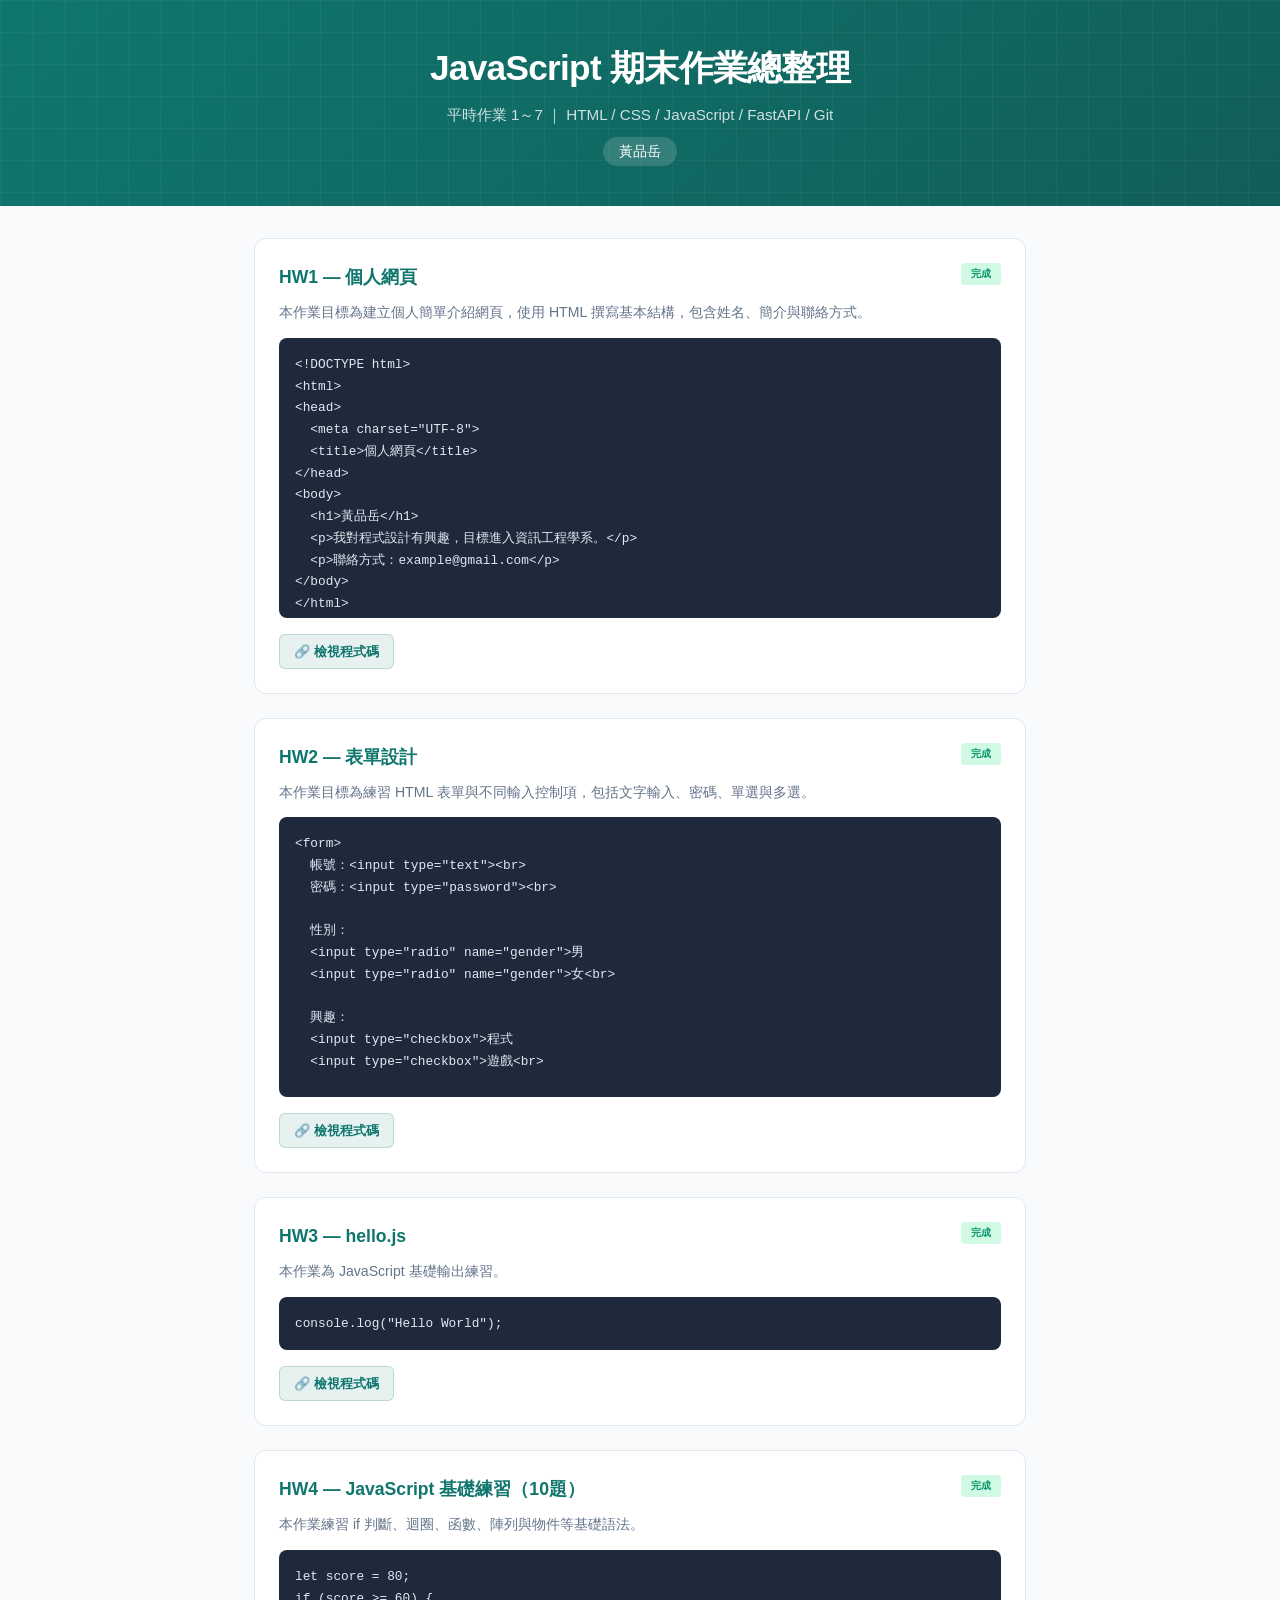
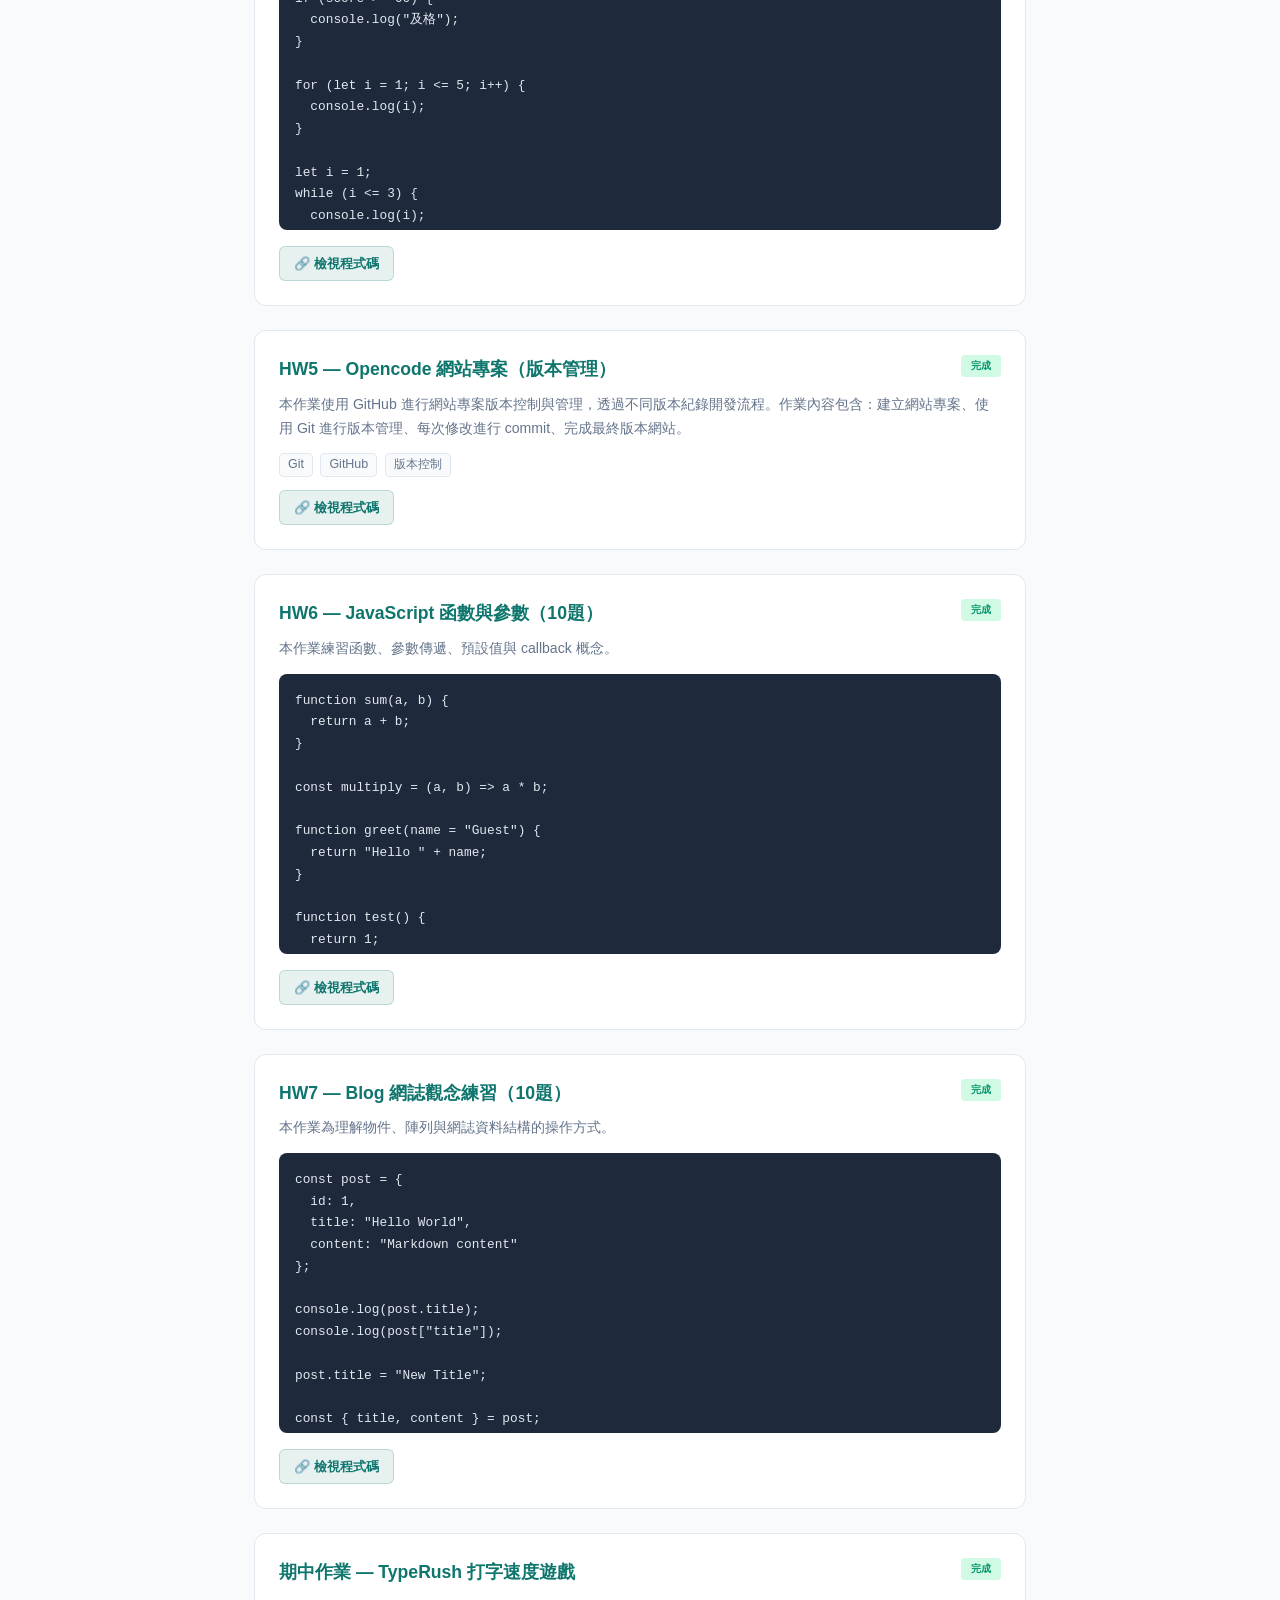
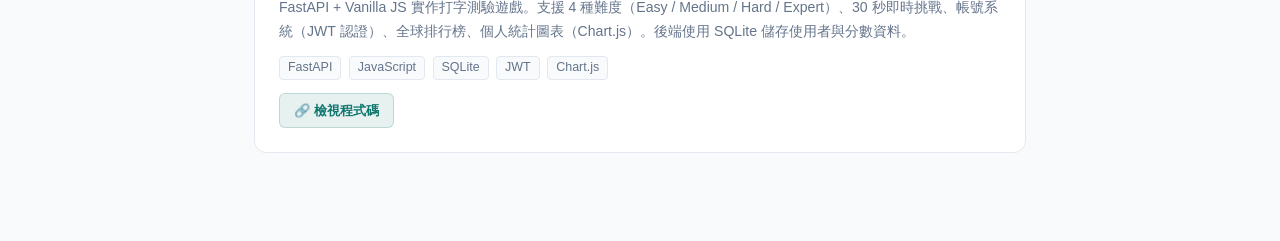
==== 期末作業/index.html @ 24c7511a "新增期末作業總整理頁面（含 HW1~HW7 + 期中作業）" ====
<!DOCTYPE html>
<html lang="zh-TW">
<head>
  <meta charset="UTF-8">
  <meta name="viewport" content="width=device-width, initial-scale=1.0">
  <title>JavaScript 期末作業總整理 — 黃品岳</title>
  <style>
    :root {
      --teal: #0f766e;
      --teal-dark: #115e59;
      --bg: #f8fafc;
      --card: #ffffff;
      --text: #1e293b;
      --muted: #64748b;
      --border: #e2e8f0;
      --radius: 12px;
      --code-bg: #1e293b;
    }

    * { margin: 0; padding: 0; box-sizing: border-box; }

    body {
      font-family: "PingFang TC", "Microsoft JhengHei", -apple-system, BlinkMacSystemFont, sans-serif;
      background: var(--bg);
      color: var(--text);
      line-height: 1.6;
    }

    .header {
      background: linear-gradient(135deg, var(--teal) 0%, var(--teal-dark) 100%);
      color: #fff;
      padding: 2.5rem 5%;
      text-align: center;
      position: relative;
      overflow: hidden;
    }

    .header::before {
      content: "";
      position: absolute;
      inset: 0;
      background-image:
        linear-gradient(rgba(255,255,255,0.04) 1px, transparent 1px),
        linear-gradient(90deg, rgba(255,255,255,0.04) 1px, transparent 1px);
      background-size: 32px 32px;
      pointer-events: none;
    }

    .header-content { position: relative; z-index: 2; }

    .header h1 {
      font-size: clamp(1.6rem, 5vw, 2.2rem);
      font-weight: 800;
      letter-spacing: -0.02em;
      margin-bottom: 0.4rem;
    }

    .header .subtitle {
      opacity: 0.8;
      font-size: 0.95rem;
    }

    .header .student-name {
      display: inline-block;
      margin-top: 0.6rem;
      background: rgba(255,255,255,0.15);
      padding: 0.25rem 1rem;
      border-radius: 20px;
      font-size: 0.85rem;
    }

    .container {
      max-width: 900px;
      margin: 0 auto;
      padding: 2rem 5% 4rem;
    }

    .card {
      background: #fff;
      border: 1px solid var(--border);
      border-radius: var(--radius);
      padding: 1.5rem;
      margin-bottom: 1.5rem;
      transition: box-shadow 0.2s, border-color 0.2s;
    }

    .card:hover {
      box-shadow: 0 4px 16px rgba(0,0,0,0.06);
      border-color: rgba(15,118,110,0.2);
    }

    .card-header {
      display: flex;
      align-items: flex-start;
      justify-content: space-between;
      gap: 1rem;
      margin-bottom: 0.6rem;
    }

    .card-title {
      font-size: 1.1rem;
      font-weight: 700;
      color: var(--teal);
    }

    .card-status {
      font-size: 10px;
      font-weight: 700;
      padding: 3px 10px;
      border-radius: 4px;
      background: #d1fae5;
      color: #059669;
      white-space: nowrap;
      flex-shrink: 0;
    }

    .card-desc {
      font-size: 0.88rem;
      color: var(--muted);
      margin-bottom: 0.8rem;
      line-height: 1.7;
    }

    .card-meta {
      font-size: 0.78rem;
      color: var(--muted);
      margin-bottom: 0.8rem;
    }

    .card-meta span {
      display: inline-block;
      background: var(--bg);
      padding: 1px 8px;
      border-radius: 4px;
      border: 1px solid var(--border);
      margin-right: 4px;
    }

    .code-block {
      background: var(--code-bg);
      border-radius: 8px;
      padding: 1rem;
      max-height: 280px;
      overflow-y: auto;
      margin-bottom: 1rem;
      font-family: "Fira Code", "JetBrains Mono", "Consolas", monospace;
      font-size: 0.8rem;
      line-height: 1.7;
      color: #e2e8f0;
      tab-size: 2;
    }

    .code-block code {
      white-space: pre;
    }

    .card-footer {
      display: flex;
      align-items: center;
      gap: 0.6rem;
      flex-wrap: wrap;
    }

    .link-btn {
      display: inline-flex;
      align-items: center;
      gap: 4px;
      font-size: 0.82rem;
      font-weight: 600;
      padding: 6px 14px;
      border-radius: 6px;
      text-decoration: none;
      transition: opacity 0.15s;
      background: rgba(15,118,110,0.1);
      color: var(--teal);
      border: 1px solid rgba(15,118,110,0.2);
    }

    .link-btn:hover {
      opacity: 0.75;
    }

    @media (max-width: 640px) {
      .card-header {
        flex-direction: column;
        gap: 0.4rem;
      }
      .code-block {
        max-height: 200px;
        font-size: 0.72rem;
      }
    }
  </style>
</head>
<body>

  <header class="header">
    <div class="header-content">
      <h1>JavaScript 期末作業總整理</h1>
      <p class="subtitle">平時作業 1～7 ｜ HTML / CSS / JavaScript / FastAPI / Git</p>
      <span class="student-name">黃品岳</span>
    </div>
  </header>

  <main class="container">

    <!-- HW1 -->
    <div class="card">
      <div class="card-header">
        <div class="card-title">HW1 — 個人網頁</div>
        <span class="card-status">完成</span>
      </div>
      <div class="card-desc">本作業目標為建立個人簡單介紹網頁，使用 HTML 撰寫基本結構，包含姓名、簡介與聯絡方式。</div>
      <div class="code-block"><code>&lt;!DOCTYPE html&gt;
&lt;html&gt;
&lt;head&gt;
  &lt;meta charset="UTF-8"&gt;
  &lt;title&gt;個人網頁&lt;/title&gt;
&lt;/head&gt;
&lt;body&gt;
  &lt;h1&gt;黃品岳&lt;/h1&gt;
  &lt;p&gt;我對程式設計有興趣，目標進入資訊工程學系。&lt;/p&gt;
  &lt;p&gt;聯絡方式：example@gmail.com&lt;/p&gt;
&lt;/body&gt;
&lt;/html&gt;</code></div>
      <div class="card-footer">
        <a href="https://github.com/HuangYue2006/_wp/tree/master/HW1" class="link-btn" target="_blank" rel="noopener">🔗 檢視程式碼</a>
      </div>
    </div>

    <!-- HW2 -->
    <div class="card">
      <div class="card-header">
        <div class="card-title">HW2 — 表單設計</div>
        <span class="card-status">完成</span>
      </div>
      <div class="card-desc">本作業目標為練習 HTML 表單與不同輸入控制項，包括文字輸入、密碼、單選與多選。</div>
      <div class="code-block"><code>&lt;form&gt;
  帳號：&lt;input type="text"&gt;&lt;br&gt;
  密碼：&lt;input type="password"&gt;&lt;br&gt;

  性別：
  &lt;input type="radio" name="gender"&gt;男
  &lt;input type="radio" name="gender"&gt;女&lt;br&gt;

  興趣：
  &lt;input type="checkbox"&gt;程式
  &lt;input type="checkbox"&gt;遊戲&lt;br&gt;

  &lt;button type="submit"&gt;送出&lt;/button&gt;
&lt;/form&gt;</code></div>
      <div class="card-footer">
        <a href="https://github.com/HuangYue2006/_wp/tree/master/HW2" class="link-btn" target="_blank" rel="noopener">🔗 檢視程式碼</a>
      </div>
    </div>

    <!-- HW3 -->
    <div class="card">
      <div class="card-header">
        <div class="card-title">HW3 — hello.js</div>
        <span class="card-status">完成</span>
      </div>
      <div class="card-desc">本作業為 JavaScript 基礎輸出練習。</div>
      <div class="code-block"><code>console.log("Hello World");</code></div>
      <div class="card-footer">
        <a href="https://github.com/HuangYue2006/_wp/tree/master/HW3" class="link-btn" target="_blank" rel="noopener">🔗 檢視程式碼</a>
      </div>
    </div>

    <!-- HW4 -->
    <div class="card">
      <div class="card-header">
        <div class="card-title">HW4 — JavaScript 基礎練習（10題）</div>
        <span class="card-status">完成</span>
      </div>
      <div class="card-desc">本作業練習 if 判斷、迴圈、函數、陣列與物件等基礎語法。</div>
      <div class="code-block"><code>let score = 80;
if (score &gt;= 60) {
  console.log("及格");
}

for (let i = 1; i &lt;= 5; i++) {
  console.log(i);
}

let i = 1;
while (i &lt;= 3) {
  console.log(i);
  i++;
}

function add(a, b) {
  return a + b;
}

let arr = [1, 2, 3];

let obj = { name: "Tom", age: 18 };

let json = JSON.stringify(obj);

arr.push(4);

let newArr = arr.map(x =&gt; x * 2);

function square(x) {
  return x * x;
}</code></div>
      <div class="card-footer">
        <a href="https://github.com/HuangYue2006/_wp/tree/master/HW4" class="link-btn" target="_blank" rel="noopener">🔗 檢視程式碼</a>
      </div>
    </div>

    <!-- HW5 -->
    <div class="card">
      <div class="card-header">
        <div class="card-title">HW5 — Opencode 網站專案（版本管理）</div>
        <span class="card-status">完成</span>
      </div>
      <div class="card-desc">本作業使用 GitHub 進行網站專案版本控制與管理，透過不同版本紀錄開發流程。作業內容包含：建立網站專案、使用 Git 進行版本管理、每次修改進行 commit、完成最終版本網站。</div>
      <div class="card-meta">
        <span>Git</span>
        <span>GitHub</span>
        <span>版本控制</span>
      </div>
      <div class="card-footer">
        <a href="https://github.com/HuangYue2006/_wp/tree/master/HW5" class="link-btn" target="_blank" rel="noopener">🔗 檢視程式碼</a>
      </div>
    </div>

    <!-- HW6 -->
    <div class="card">
      <div class="card-header">
        <div class="card-title">HW6 — JavaScript 函數與參數（10題）</div>
        <span class="card-status">完成</span>
      </div>
      <div class="card-desc">本作業練習函數、參數傳遞、預設值與 callback 概念。</div>
      <div class="code-block"><code>function sum(a, b) {
  return a + b;
}

const multiply = (a, b) =&gt; a * b;

function greet(name = "Guest") {
  return "Hello " + name;
}

function test() {
  return 1;
}

let x = 10;

function run(fn) {
  fn();
}

const double = x =&gt; x * 2;

function addItem(arr) {
  arr.push(1);
}

function show() {
  console.log(arguments);
}

const f = function() {
  return 100;
};</code></div>
      <div class="card-footer">
        <a href="https://github.com/HuangYue2006/_wp/tree/master/HW6" class="link-btn" target="_blank" rel="noopener">🔗 檢視程式碼</a>
      </div>
    </div>

    <!-- HW7 -->
    <div class="card">
      <div class="card-header">
        <div class="card-title">HW7 — Blog 網誌觀念練習（10題）</div>
        <span class="card-status">完成</span>
      </div>
      <div class="card-desc">本作業為理解物件、陣列與網誌資料結構的操作方式。</div>
      <div class="code-block"><code>const post = {
  id: 1,
  title: "Hello World",
  content: "Markdown content"
};

console.log(post.title);
console.log(post["title"]);

post.title = "New Title";

const { title, content } = post;

const posts = [post];

posts.map(p =&gt; console.log(p.title));

JSON.stringify(posts);

function renderPost(p) {
  return p.title;
}

posts.push({ id: 2 });

if (post.title) {
  console.log("OK");
}

for (let p of posts) {
  console.log(p.id);
}</code></div>
      <div class="card-footer">
        <a href="https://github.com/HuangYue2006/_wp/tree/master/HW7" class="link-btn" target="_blank" rel="noopener">🔗 檢視程式碼</a>
      </div>
    </div>

    <!-- 期中作業 -->
    <div class="card">
      <div class="card-header">
        <div class="card-title">期中作業 — TypeRush 打字速度遊戲</div>
        <span class="card-status">完成</span>
      </div>
      <div class="card-desc">FastAPI + Vanilla JS 實作打字測驗遊戲。支援 4 種難度（Easy / Medium / Hard / Expert）、30 秒即時挑戰、帳號系統（JWT 認證）、全球排行榜、個人統計圖表（Chart.js）。後端使用 SQLite 儲存使用者與分數資料。</div>
      <div class="card-meta">
        <span>FastAPI</span>
        <span>JavaScript</span>
        <span>SQLite</span>
        <span>JWT</span>
        <span>Chart.js</span>
      </div>
      <div class="card-footer">
        <a href="https://github.com/HuangYue2006/_wp/tree/master/期中作業" class="link-btn" target="_blank" rel="noopener">🔗 檢視程式碼</a>
      </div>
    </div>

  </main>

</body>
</html>
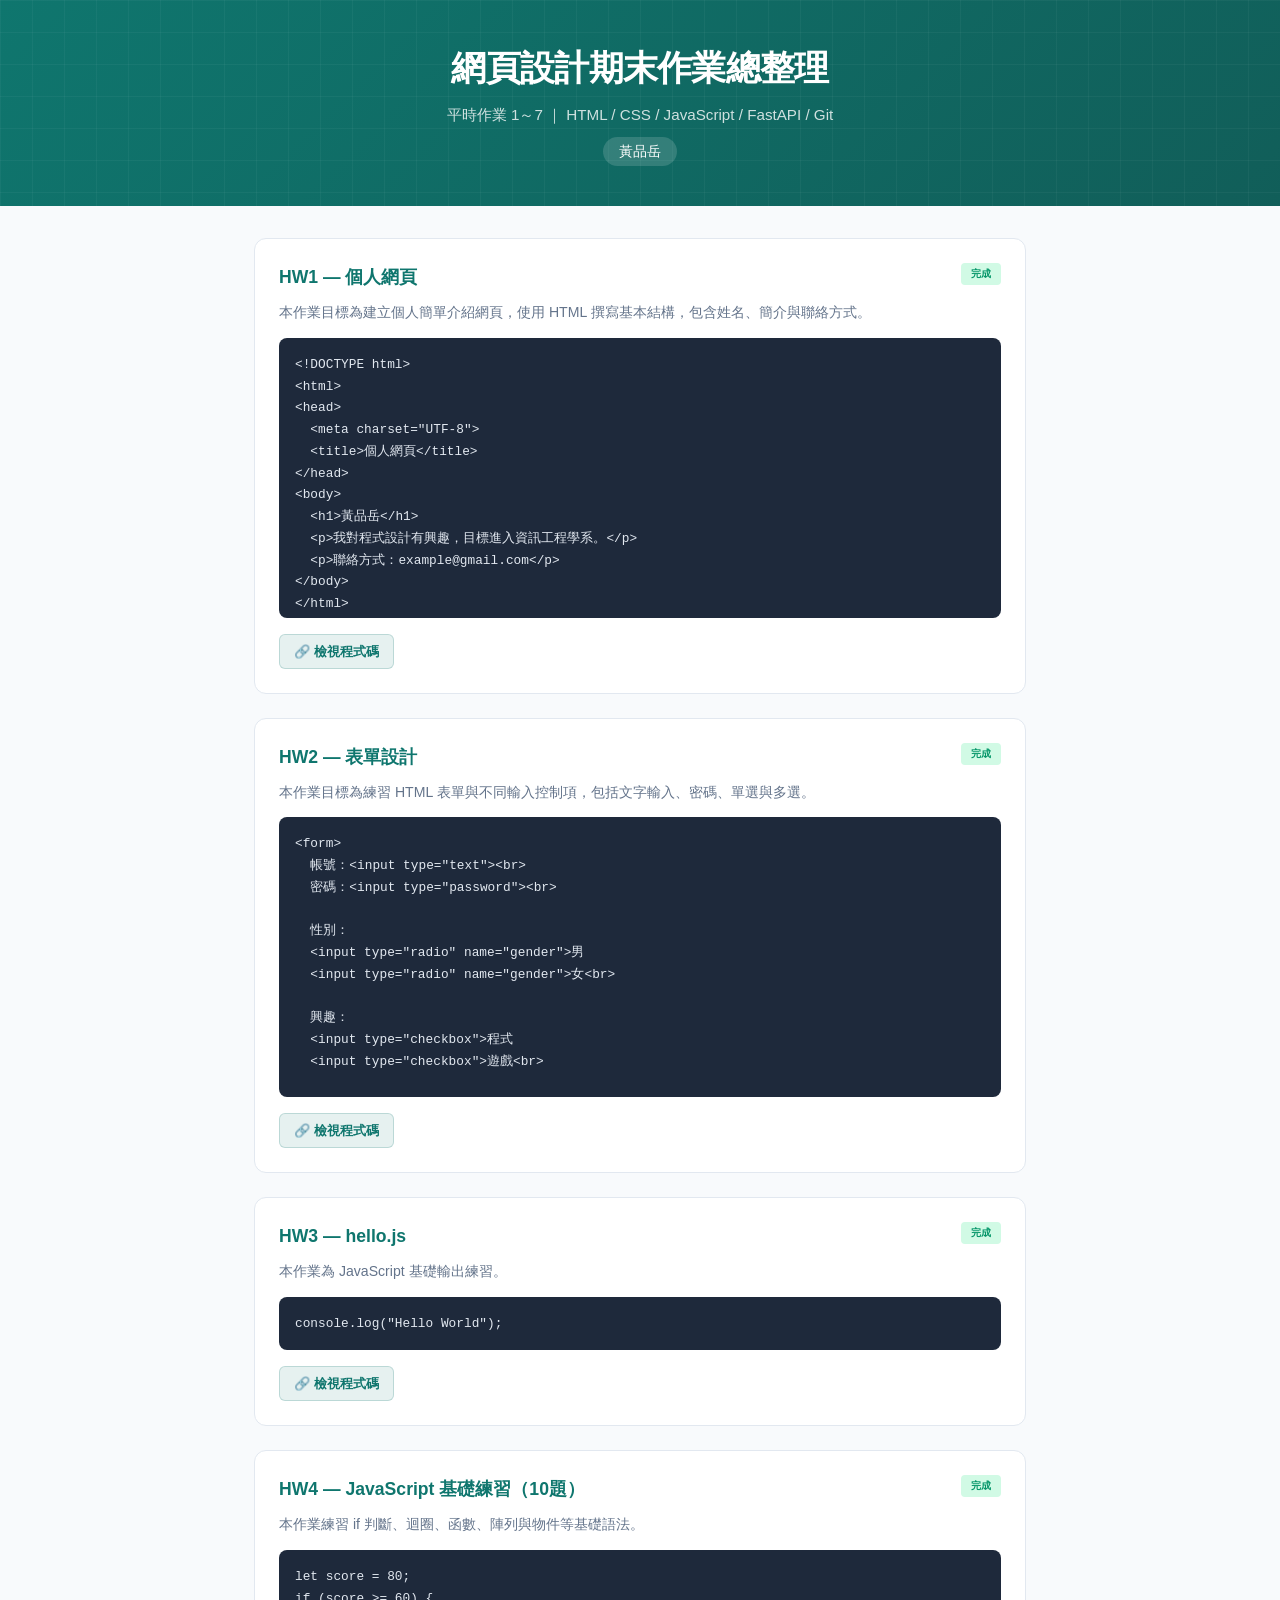
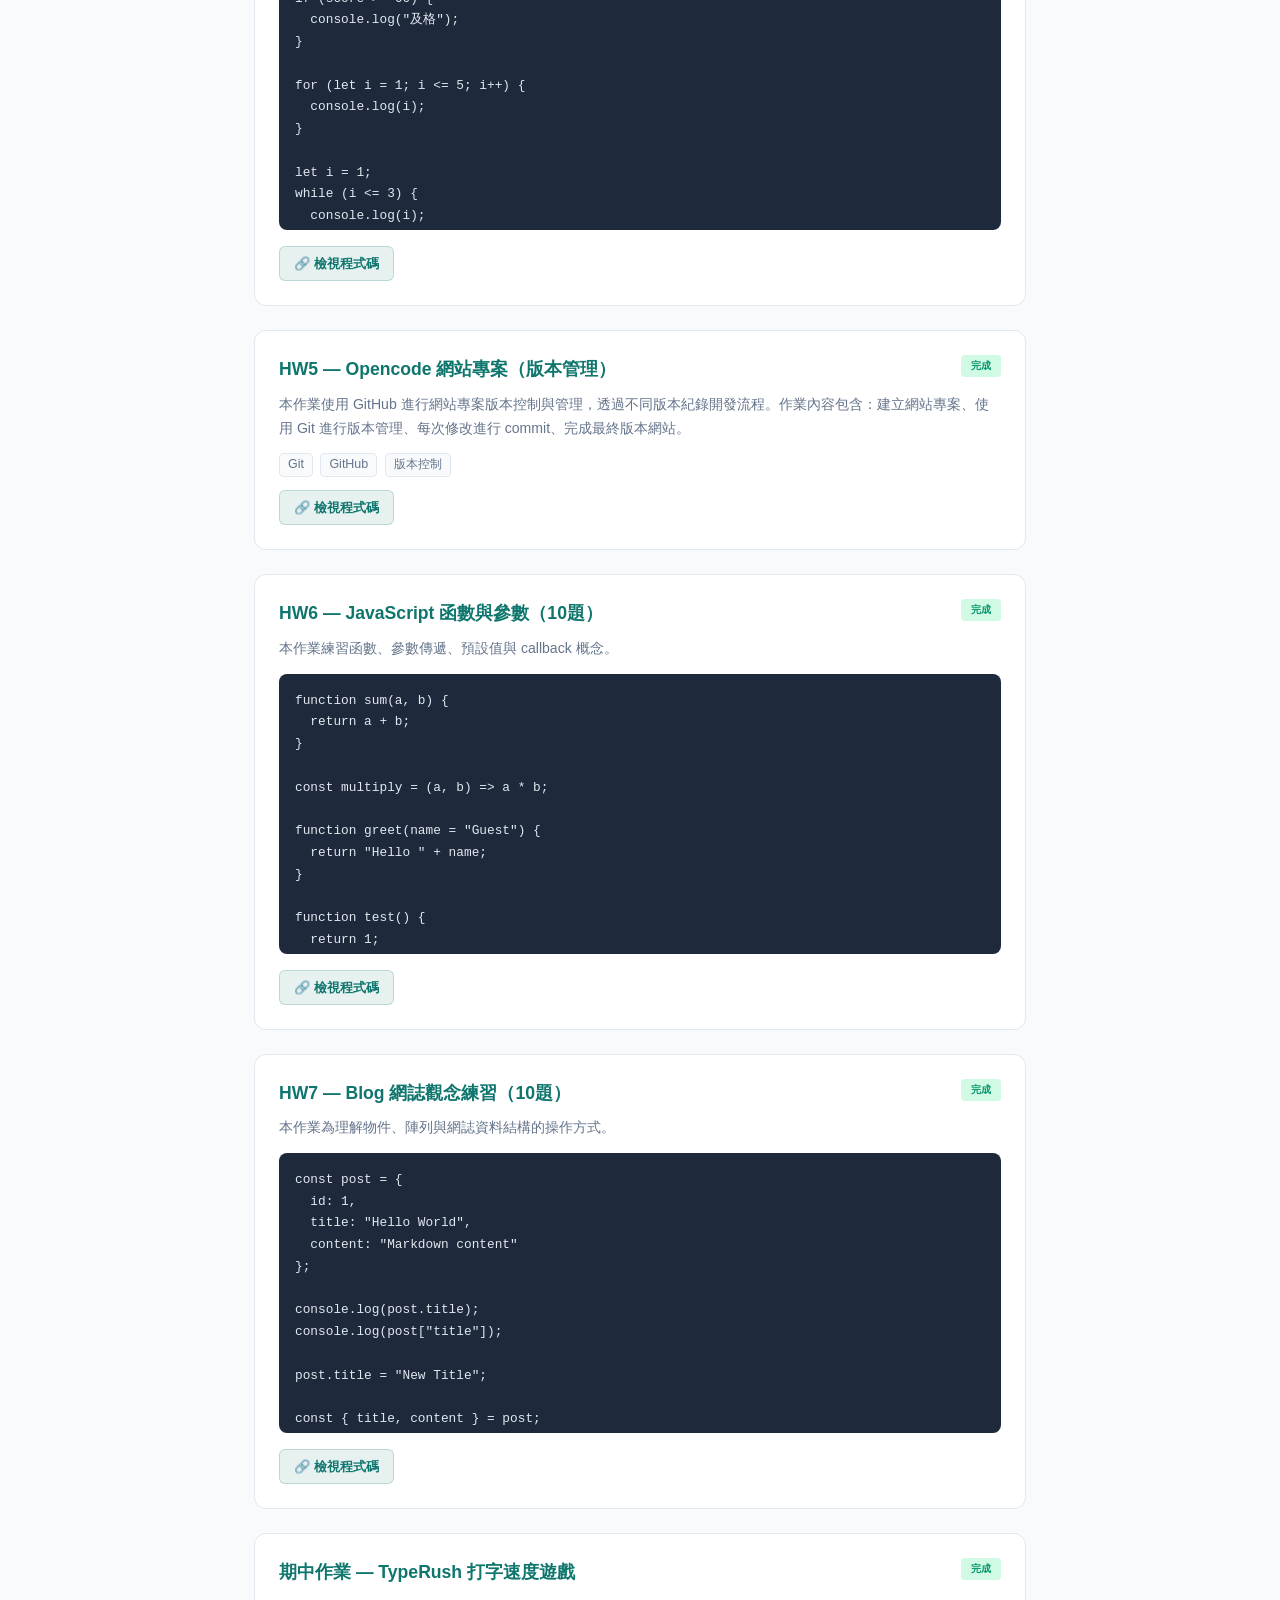
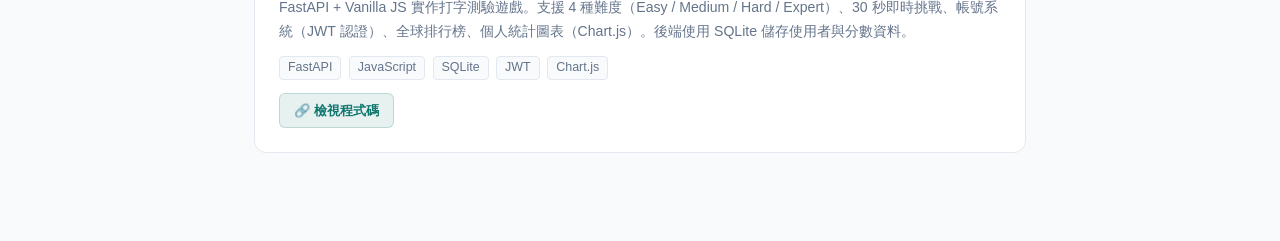
==== commit 4771e30c: "Update index.html" ====
--- a/期末作業/index.html
+++ b/期末作業/index.html
@@ -3,7 +3,7 @@
 <head>
   <meta charset="UTF-8">
   <meta name="viewport" content="width=device-width, initial-scale=1.0">
-  <title>JavaScript 期末作業總整理 — 黃品岳</title>
+  <title>網頁設計期末作業總整理 — 黃品岳</title>
   <style>
     :root {
       --teal: #0f766e;
@@ -196,7 +196,7 @@
 
   <header class="header">
     <div class="header-content">
-      <h1>JavaScript 期末作業總整理</h1>
+      <h1>網頁設計期末作業總整理</h1>
       <p class="subtitle">平時作業 1～7 ｜ HTML / CSS / JavaScript / FastAPI / Git</p>
       <span class="student-name">黃品岳</span>
     </div>
@@ -439,4 +439,4 @@
   </main>
 
 </body>
-</html>+</html>
